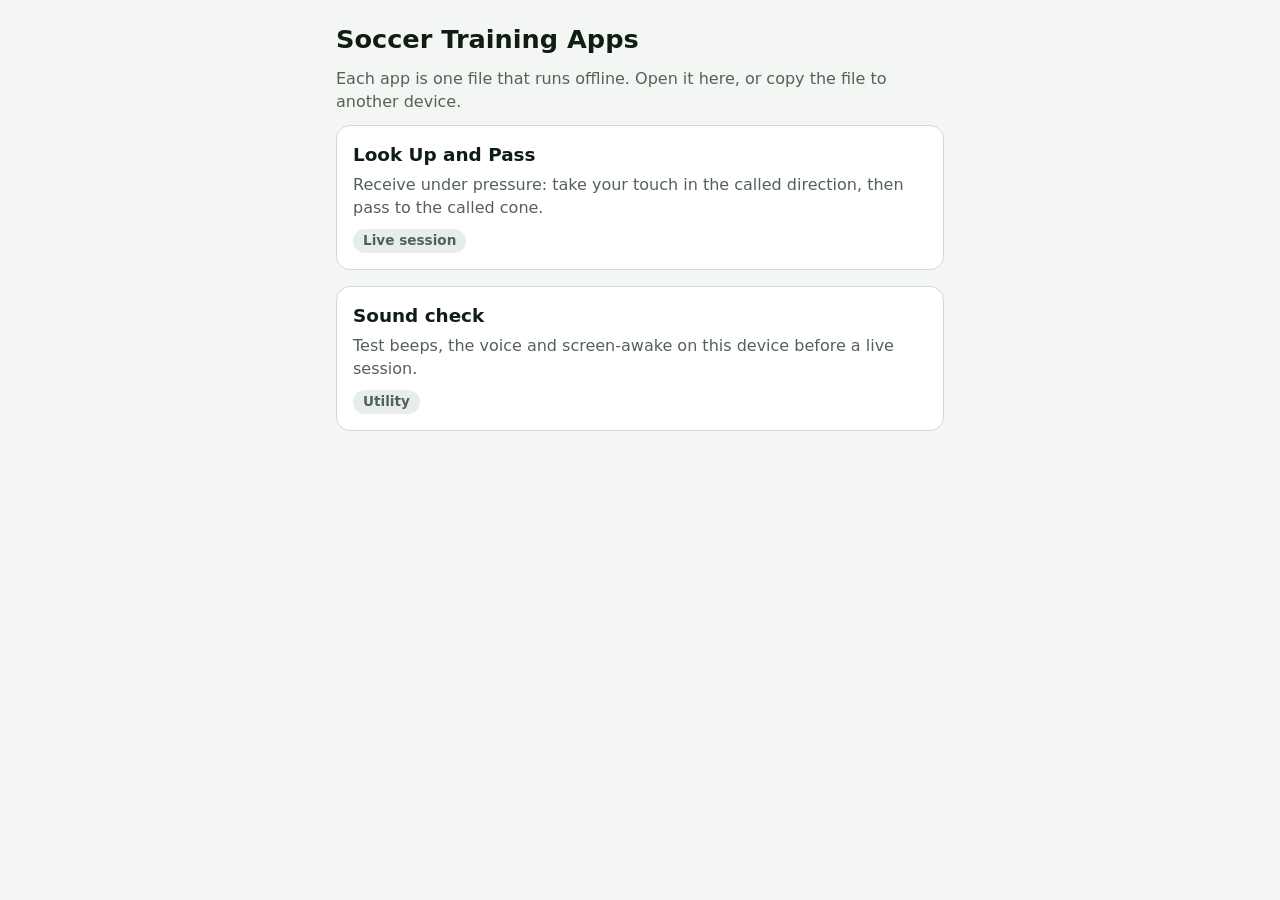
==== index.html @ 5e73797b "Add soccer training apps: Look Up and Pass, Sound check Single-file, offline HTML apps for classroom" ====
<!doctype html>
<html lang="en">
<head>
<meta charset="utf-8">
<meta name="viewport" content="width=device-width, initial-scale=1, viewport-fit=cover">
<meta name="description" content="Single-file soccer training apps for the classroom and the field.">
<meta name="theme-color" content="#0e7a45">
<meta name="apple-mobile-web-app-capable" content="yes">
<meta name="mobile-web-app-capable" content="yes">
<title>Soccer Training Apps</title>
<link rel="icon" href="data:image/svg+xml,%3Csvg xmlns='http://www.w3.org/2000/svg' viewBox='0 0 100 100'%3E%3Ctext y='.9em' font-size='90'%3E%E2%9A%BD%3C/text%3E%3C/svg%3E">
<style>
/* SHARED:base.css BEGIN — generated from shared/base.css; edit that file, then run node scripts/sync-shared.mjs */
/* Shared look for every app: tokens, layout, buttons, form controls, live-session screen.
   App-specific styles go in a second <style> block after this one. */
:root {
  color-scheme: light dark;
  --bg: #f3f6f2;
  --surface: #ffffff;
  --surface-2: #e7eee9;
  --text: #0f1d15;
  --muted: #536259;
  --line: #d1dbd4;
  --accent: #0e7a45;
  --accent-ink: #ffffff;
  --danger: #b3261e;
  --danger-ink: #ffffff;
  --radius: 14px;
  --gutter: 16px;
  font-family: system-ui, -apple-system, "Segoe UI", Roboto, "Helvetica Neue", sans-serif;
}
@media (prefers-color-scheme: dark) {
  :root {
    --bg: #0b110e;
    --surface: #151e19;
    --surface-2: #1e2a23;
    --text: #ecf3ee;
    --muted: #98a79e;
    --line: #2b3731;
    --accent: #3cc77f;
    --accent-ink: #03140a;
    --danger: #ff7a6e;
    --danger-ink: #1c0504;
  }
}

*, *::before, *::after { box-sizing: border-box; }
html { -webkit-text-size-adjust: 100%; text-size-adjust: 100%; }
body {
  margin: 0;
  min-height: 100vh;
  min-height: 100dvh;
  background: var(--bg);
  color: var(--text);
  font-size: 16px; /* never smaller on inputs, or iOS zooms on focus */
  line-height: 1.45;
  -webkit-tap-highlight-color: transparent;
  padding: env(safe-area-inset-top) env(safe-area-inset-right) env(safe-area-inset-bottom) env(safe-area-inset-left);
}
[hidden] { display: none !important; }

.wrap { width: 100%; max-width: 640px; margin: 0 auto; padding: var(--gutter); }
h1 { font-size: 1.6rem; line-height: 1.2; margin: 8px 0 12px; }
h2 { font-size: 1.1rem; line-height: 1.3; margin: 0 0 12px; }
p { margin: 0 0 12px; }
a { color: var(--accent); }
.muted { color: var(--muted); }
.card {
  background: var(--surface);
  border: 1px solid var(--line);
  border-radius: var(--radius);
  padding: var(--gutter);
  margin-bottom: var(--gutter);
}
.stack > * { margin-top: 0; margin-bottom: 0; }
.stack > * + * { margin-top: 12px; }
.row { display: flex; flex-wrap: wrap; gap: 8px; }
.row > * { flex: 1 1 0; min-width: 0; }

button, .button {
  display: inline-flex;
  align-items: center;
  justify-content: center;
  gap: 8px;
  min-height: 52px;
  padding: 0 12px;
  font: inherit;
  font-weight: 700;
  text-decoration: none;
  color: var(--text);
  background: var(--surface-2);
  border: 1px solid var(--line);
  border-radius: var(--radius);
  cursor: pointer;
  touch-action: manipulation;
  -webkit-user-select: none;
  user-select: none;
}
button:active, .button:active { transform: scale(0.98); }
button:disabled { opacity: 0.5; cursor: default; }
:focus-visible { outline: 3px solid var(--accent); outline-offset: 2px; }
.primary { background: var(--accent); color: var(--accent-ink); border-color: transparent; }
.danger { background: var(--danger); color: var(--danger-ink); border-color: transparent; }
.big { width: 100%; min-height: 80px; font-size: 1.5rem; }

label { display: block; font-weight: 600; margin-bottom: 6px; }
input, select {
  width: 100%;
  min-height: 48px;
  padding: 0 12px;
  font: inherit;
  color: var(--text);
  background: var(--surface);
  border: 1px solid var(--line);
  border-radius: 10px;
}
input[type="range"] { min-height: 36px; padding: 0; border: 0; background: none; accent-color: var(--accent); }
input[type="checkbox"], input[type="radio"] { width: 22px; min-height: 22px; accent-color: var(--accent); }

/* Live-session screen: full height, one huge cue in the middle, Stop at the bottom. */
.session {
  display: flex;
  flex-direction: column;
  gap: var(--gutter);
  min-height: calc(100vh - env(safe-area-inset-top) - env(safe-area-inset-bottom));
  min-height: calc(100dvh - env(safe-area-inset-top) - env(safe-area-inset-bottom));
  padding: var(--gutter);
}
.cue-area { flex: 1; display: grid; place-items: center; }
.cue {
  font-size: clamp(3.5rem, 22vw, 10rem);
  font-weight: 800;
  line-height: 1;
  text-align: center;
  overflow-wrap: anywhere;
}
/* SHARED:base.css END */
</style>
<style>
.apps { list-style: none; margin: 0; padding: 0; }
.app { display: block; color: inherit; text-decoration: none; }
.app strong { display: block; font-size: 1.15rem; margin-bottom: 4px; }
.app:active { transform: scale(0.99); }
.tag {
  display: inline-block;
  margin-top: 10px;
  padding: 2px 10px;
  border-radius: 999px;
  font-size: 0.85rem;
  font-weight: 600;
  background: var(--surface-2);
  color: var(--muted);
}
</style>
</head>
<body>
<main class="wrap">
  <h1>Soccer Training Apps</h1>
  <p class="muted">Each app is one file that runs offline. Open it here, or copy the file to another device.</p>

  <!-- One <li> per app in apps/. Tags: Classroom, Live session, Utility. -->
  <ul class="apps">
    <li>
      <a class="card app" href="apps/look-up-and-pass.html">
        <strong>Look Up and Pass</strong>
        <span class="muted">Receive under pressure: take your touch in the called direction, then pass to the called cone.</span><br>
        <span class="tag">Live session</span>
      </a>
    </li>
    <li>
      <a class="card app" href="apps/sound-check.html">
        <strong>Sound check</strong>
        <span class="muted">Test beeps, the voice and screen-awake on this device before a live session.</span><br>
        <span class="tag">Utility</span>
      </a>
    </li>
  </ul>
</main>
</body>
</html>
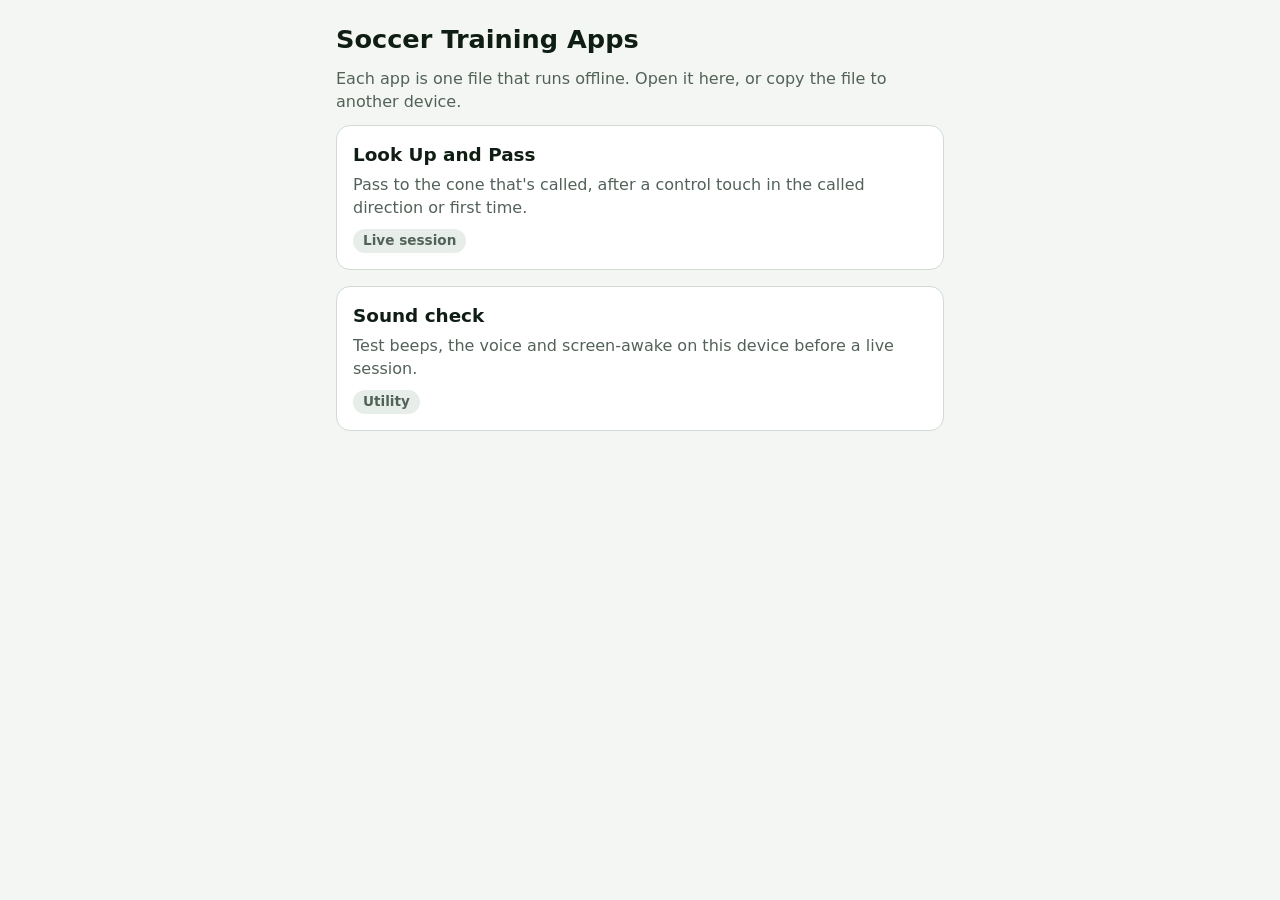
==== commit 3799f1ce: "One-touch mode" ====
--- a/index.html
+++ b/index.html
@@ -163,7 +163,7 @@
     <li>
       <a class="card app" href="apps/look-up-and-pass.html">
         <strong>Look Up and Pass</strong>
-        <span class="muted">Receive under pressure: take your touch in the called direction, then pass to the called cone.</span><br>
+        <span class="muted">Pass to the cone that's called, after a control touch in the called direction or first time.</span><br>
         <span class="tag">Live session</span>
       </a>
     </li>
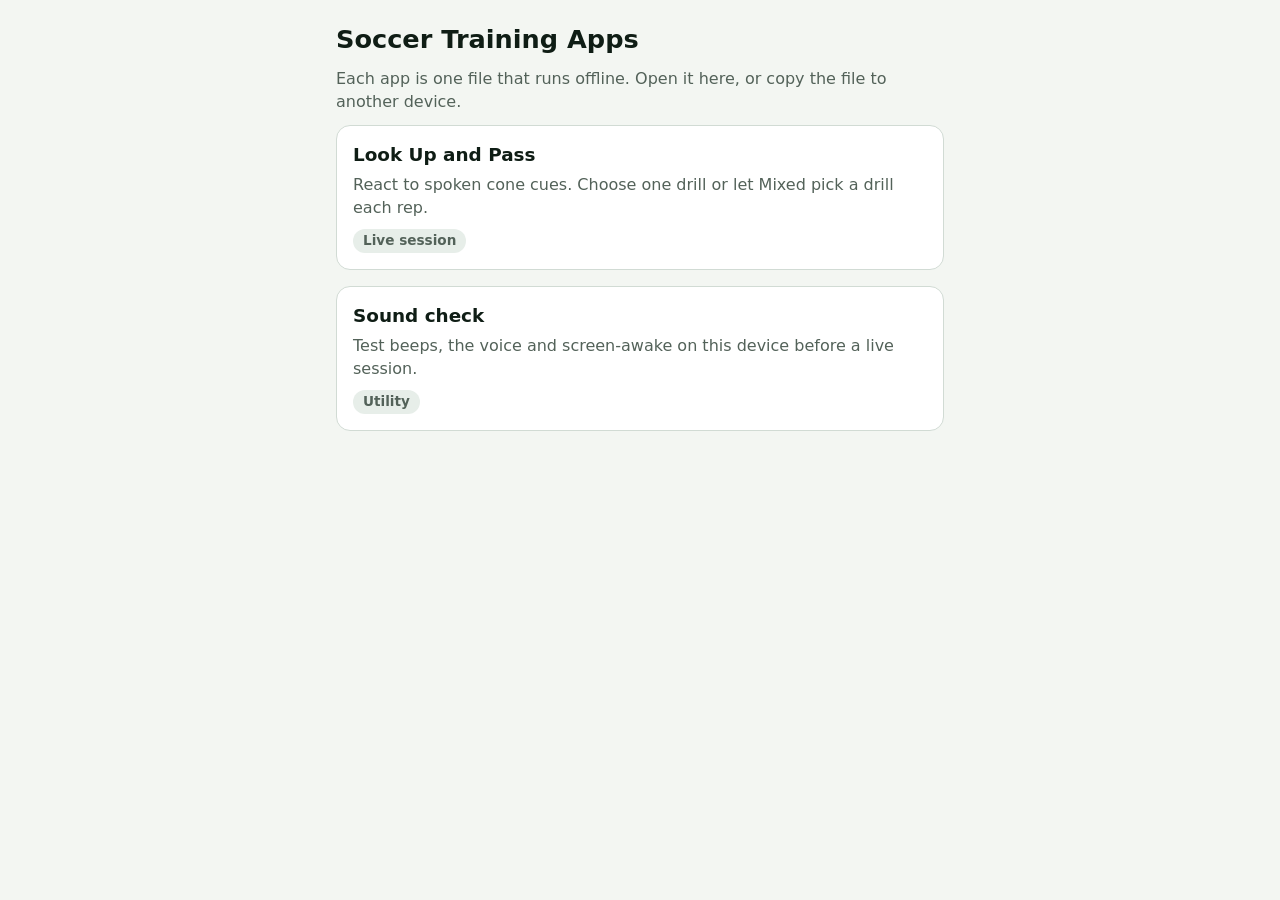
==== commit e1920661: "2 new modes" ====
--- a/index.html
+++ b/index.html
@@ -163,7 +163,7 @@
     <li>
       <a class="card app" href="apps/look-up-and-pass.html">
         <strong>Look Up and Pass</strong>
-        <span class="muted">Pass to the cone that's called, after a control touch in the called direction or first time.</span><br>
+        <span class="muted">React to spoken cone cues. Choose one drill or let Mixed pick a drill each rep.</span><br>
         <span class="tag">Live session</span>
       </a>
     </li>
